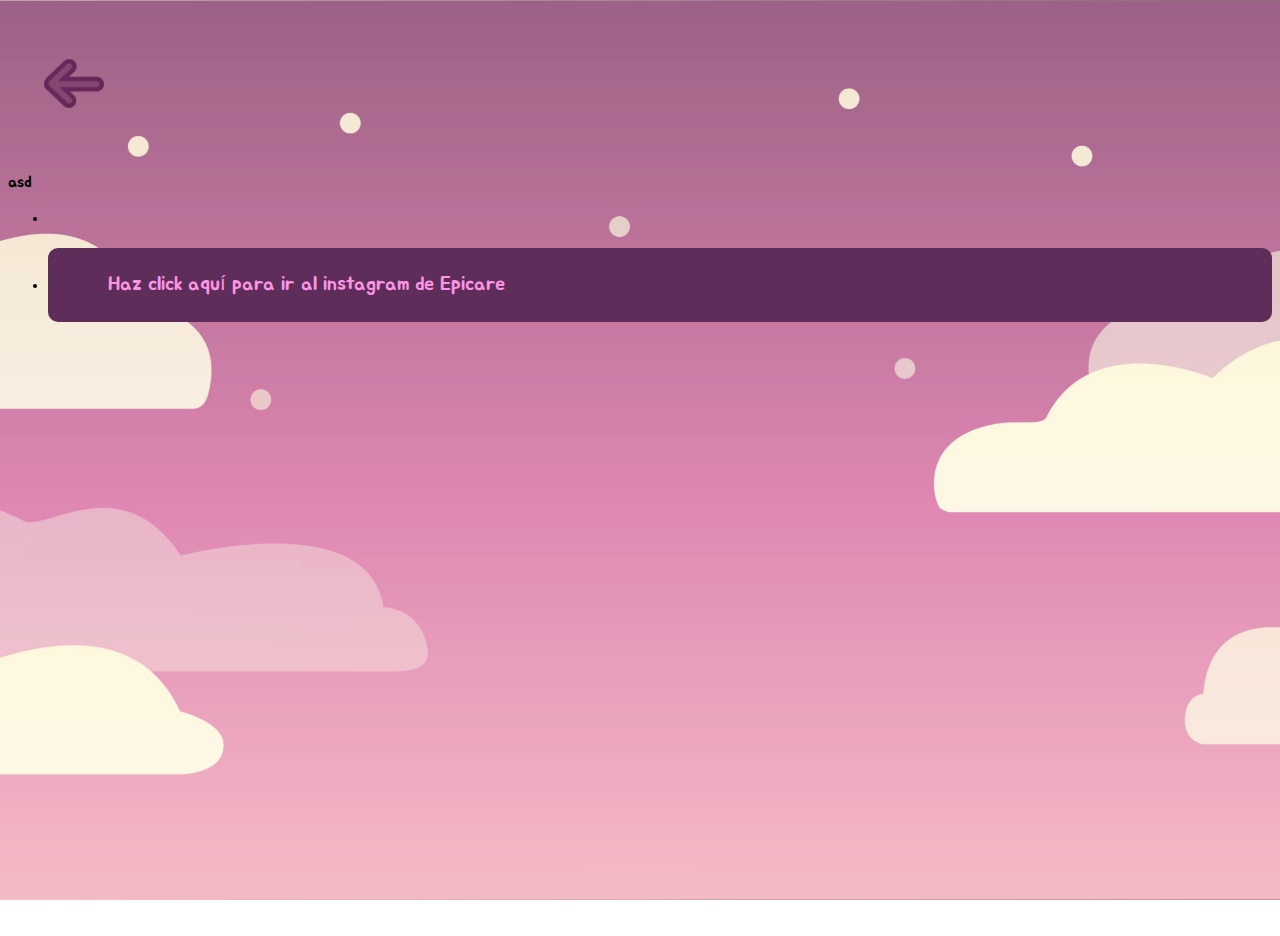
==== workspace/Sitio/html/AboutUs.html @ 2043a0b2 "About Us" ====
<!DOCTYPE html>
<html lang="en">
<head>
    <link rel="Website Icon" type="png" href="Logo-Epicare.png">
    <meta charset="UTF-8">
    <meta name="viewport" content="width=device-width, initial-scale=1.0">
    <title>EpiCare</title>
    <link rel="stylesheet" href="styles.css">
</head>
<body>
    <header class="flecha" style="margin:36px; height: 100px; display: flex; align-items: center;">
        <a href="Lobby.html"><img src="Flecha.png" style=" width:60px;"></a> 
    </header>
    <main>
        <section>
            <article>
                <h1></h1>
            </article>
            <article>
                <p>
                    asd
                </p>
            </article>
        </section>
        <section>
            <article class="Social">

                <article class="Instagram">
                    <ul>
                        <li><img></li>
                        <li><p style="display:flex; background-color: #5F2D5A; padding:2% 60px; color:#FB95E4; border-radius: 10px; font-size: 20px;" >Haz click aquí para ir al instagram de Epicare</p></li>
                    </ul>
                </article>

                <article class="Mail">
                    <img>
                    <p></p>
                </article>

                <article class="Contacts">
                    <img>
                    <p></p>
                </article>

            </article>
        </section>
    </main>
</body>
</html>
---- workspace/Sitio/html/styles.css ----
@import url('https://fonts.googleapis.com/css2?family=Jua&display=swap');
html {
 height: 100%;
}
body{
  overflow: hidden; 
  justify-content: center;
  align-items: center;
  font-family: 'Jua', sans-serif;
  min-height: 100vh;
  background: url('PantallaFondo.jpg') no-repeat;
  background-size: cover;
  background-position: center;
 }
.vinculo1 {
  grid-template-columns: repeat(3, 1fr);
  grid-gap: 60px;
  grid-auto-rows: 100px;
  display:flex;
  position:relative;
  justify-content: center;
  top:50%;
}
.borde h2{
  color:black;
  margin:6px;
  margin-left: 30px;
}
.rect{
  grid-template-columns: repeat(3, 1fr);
  grid-gap: 8.2%;
  grid-auto-rows: 100px;
  display:flex;
  position:relative;
  justify-content: center;
  left:1%;
  
}
.borde{
  background:#995FA3;
  border-radius: 60px;
  width: 150px;
  height: 40px;
  position:relative;
  top:50%;
  justify-content: center;
}
.barra{
  top: 0%;
  left: 0%;
  height: 7rem;
  width: 100vw;
  background-color: #623F68;
  display: flex;
  position: fixed;
  z-index: 10;
}
 .nav-links{
  display: flex;
  list-style: none; 
  margin:5px;
  margin-bottom: 5px;
  margin-left:30px;
  width: 60vw;
  justify-content: space-evenly;
  justify-content: space-evenly;
  align-items: center;
}
.profile {
  display: flex;
  list-style: none; 
  width: 88vw;
  justify-content: space-evenly;
  justify-content: right;
  align-items: center;
  padding:30px;
}
 .botonbienv, .mascota{
 display:flex;
 justify-content:center;
 align-items:flex-end;
 
 }
 .title{
 display:flex;
 justify-content: center;
 align-items: center;;
 }
.card2, .card {
  width: 450px;
  border-radius: 20px;
  transform-style: preserve-3d; /* Mantiene la estructura 3D para los elementos hijos */
  transition: 0.6s; /* Agrega una transición suave para las transformaciones */

}
.card-inner {     
  padding-bottom: 100%; 
  transition: 0.6s;
  transform-style: preserve-3d;
  
}
.card:hover .card-inner,.card2:hover .card-inner  {
  transform:rotateY(180deg);
}
.card-front, .card-back {
  position:absolute;
  width: 100%;
  height: 100%;
  backface-visibility: hidden;
  display:flex;
  align-items: center;
  justify-content: center;
  border-radius: 28px;
}
.card-back p{
  color:black;
  position: absolute;
  padding: 10px;
}
.card-front {
  border-radius: 40px;
  background-color: #854671;
  border:5px solid #672659;
  padding: 10px;
}
.card-back {
  border-radius: 40px;
  padding: 10px;
  box-shadow: 0 15px 25px rgba(0,0,0,.6);
  background-color: #D190BF;
  transform:rotateY(180deg);
  border:5px solid #672659;
}
.profile-page
{
  width: 500px;
  padding: 8% 0 0;
  margin: auto;
}
.info {
  position: relative;
  z-index: 1;
  text-align: center;
  position: absolute;
  top: 50%;
  left: 50%;
  width: 500px;
  padding: 40px;
  transform: translate(-50%, -50%);
  background: transparent;
  backdrop-filter: blur(20px);
  box-sizing: border-box;
  box-shadow: 0 15px 25px rgba(0,0,0,.6);
  border-radius: 10px;
}
.login-page {
  width: 400px;
  padding: 0 0 0;
  margin: auto;
}
.data {
  width: 270px;
  height: 300px;
  padding: 8% 0 0;
  margin-right: 50%;
  background-color: #623F68;
  margin-left: 150px;
}
.data label{
  width: 60%;
 font-size: 20px;
}
.cuadro1{
  visibility: hidden;
}
.caja1{
  visibility: hidden;
}
.cuadro, .caja{
  width: 700px;
  height: 430px;
  margin-right: 0;
  margin-left: 150px;
  position: relative;
  z-index: 1;
  text-align: center;
  position: absolute;
  top: 60%;
  left: 40%;
  padding: 0px;
  transform: translate(-50%, -50%);
  box-sizing: border-box;
  border-radius: 10px;
  align-items: center;
  justify-content: center;
}
.cuadro1 {
  width: 270px;
  height: 350px;
  padding: 3% 0 0;
  margin-right: 0;
  margin-left: 150px;
  position: relative;
  z-index: 1;
  text-align: center;
  position: absolute;
  top: 50%;
  left: 40%;
  width: 600px;
  padding: 40px;
  transform: translate(-50%, -50%);
  box-sizing: border-box;
  border-radius: 10px;
  align-items: center;
  justify-content: center;
}
.caja {
  background-color: #6E3565;
  opacity: 80%;
  box-sizing: border-box;
  box-shadow: 0 15px 25px rgba(0,0,0,.6);
  border-radius: 10px;
  z-index: 0;
}
.caja1 {
  width: 270px;
  height: 350px;
  padding: 8% 0 0;
  margin-right: 50%;
  background-color: #623F68;
  opacity: 80%;
  margin-left: 150px;
  position: relative;
  z-index: 0;
  text-align: center;
  position: absolute;
  top: 60%;
  left: 40%;
  width: 600px;
  padding: 40px;
  transform: translate(-50%, -50%);
  box-sizing: border-box;
  box-shadow: 0 15px 25px rgba(0,0,0,.6);
  border-radius: 10px;
}
#cerrar {
  padding: 2px 10px;
  display:flex;
  cursor:pointer;
}

#cerrar img{
  width:40px;
}
.tc1{
  list-style: none;
  display: flex;
  margin:20px 25px;
  margin-right:100px;  
  padding:0px;
}
.emociones
{
  display: flex;
  list-style: none; 
  top: -10px;
  left: 140px;
  width: 400px;
  padding: 10px;
  justify-content: space-evenly;
  align-items: center;
  position: relative;
}
.felizfeliz img:hover
{
transition: .3s;
transform: scale(1.07);
box-shadow: 0 0 50px #FAEC5E;
              border-radius: 100%;
}
.feliz img:hover
{
transition: .3s;
transform: scale(1.07);
box-shadow: 0 0 50px #C5D554;
              border-radius: 100%;
}
.meh img:hover
{
transition: .3s;
transform: scale(1.07);
box-shadow: 0 0 50px #A563A5;
              border-radius: 100%;
}
.triste img:hover
{
transition: .3s;
transform: scale(1.07);
box-shadow: 0 0 50px #71C6D0;
              border-radius: 100%;
}
.enojado img:hover
{
transition: .3s;
transform: scale(1.07);
box-shadow: 0 0 50px #BE1621;
              border-radius: 100%;
}
.photo {
  margin-top: -70px;
}
.form {
  position: relative;
  z-index: 1;
  text-align: center;
  position: absolute;
  top: 50%;
  left: 50%;
  width: 400px;
  padding: 20px;
  transform: translate(-50%, -50%);
  background: url(background.png);
  box-sizing: border-box;
  box-shadow: 0 15px 25px rgba(0,0,0,.6);
  border-radius: 10px;
}
.form input {
 width: 90%;
 padding: 5px 0;
 font-size: 13px;
 color: #E9B4CE;
 margin-bottom: 15px;
 border: none;
 border-bottom: 1.5px solid #fff;
 outline: none;
 background: transparent;
}
.form label {
  font-size: 14px;
  color: #FFF7DB;
  
}
.form ::placeholder {
  font-size: 14px;
  color: #ded0e0;
  
}
.vinculo {
  font-size: 14px;
  transform:scale(1.5);
}
h2{
 color:white;
}
.form .message {
  margin: 15px 0 0;
  color: #fff;
  font-size: 12px;
}
.form .message a {
  color: #e4beeb;
  text-decoration: underline;
}
.form .register-form {
  display: none;
}
.btn{
  position: relative;
  display: inline-block;
  margin: 30px;
  font-size: 20px;
  text-decoration: none;
  overflow: hidden;
  margin-top: 8px;
}
.continuar{
  height: 50px;
  transition: .5s;
  background-color: #C687B9; 
  border-radius: 10px; 
  border: 3px solid #854671;
}
.continuar:hover {
  transition: .5s;
  box-shadow: 0 0 5px #C687B9,
              0 0 25px #C687B9,
              0 0 40px #C687B9;
}

.btn span {
  position: absolute;
  display: block;
}

.btn span:nth-child(1) {
  top: 0;
  left: -100%;
  width: 100%;
  height: 2px;
  background: linear-gradient(90deg, transparent, #995FA3);
  animation: btn-anim1 1s linear infinite;
}

@keyframes btn-anim1 {
  0% {
    left: -100%;
  }
  50%,100% {
    left: 100%;
  }
}

.btn span:nth-child(2) {
  top: -100%;
  right: 0;
  width: 2px;
  height: 100%;
  background: linear-gradient(180deg, transparent, #995FA3);
  animation: btn-anim2 1s linear infinite;
  animation-delay: .25s
}

@keyframes btn-anim2 {
  0% {
    top: -100%;
  }
  50%,100% {
    top: 100%;
  }
}

.btn span:nth-child(3) {
  bottom: 0;
  right: -100%;
  width: 100%;
  height: 2px;
  background: linear-gradient(270deg, transparent, #995FA3);
  animation: btn-anim3 1s linear infinite;
  animation-delay: .5s
}

@keyframes btn-anim3 {
  0% {
    right: -100%;
  }
  50%,100% {
    right: 100%;
  }
}

.btn span:nth-child(4) {
  bottom: -100%;
  left: 0;
  width: 2px;
  height: 100%;
  background: linear-gradient(360deg, transparent, #995FA3);
  animation: btn-anim4 1s linear infinite;
  animation-delay: .75s
}

@keyframes btn-anim4 {
  0% {
    bottom: -100%;
  }
  50%,100% {
    bottom: 100%;
  }
}
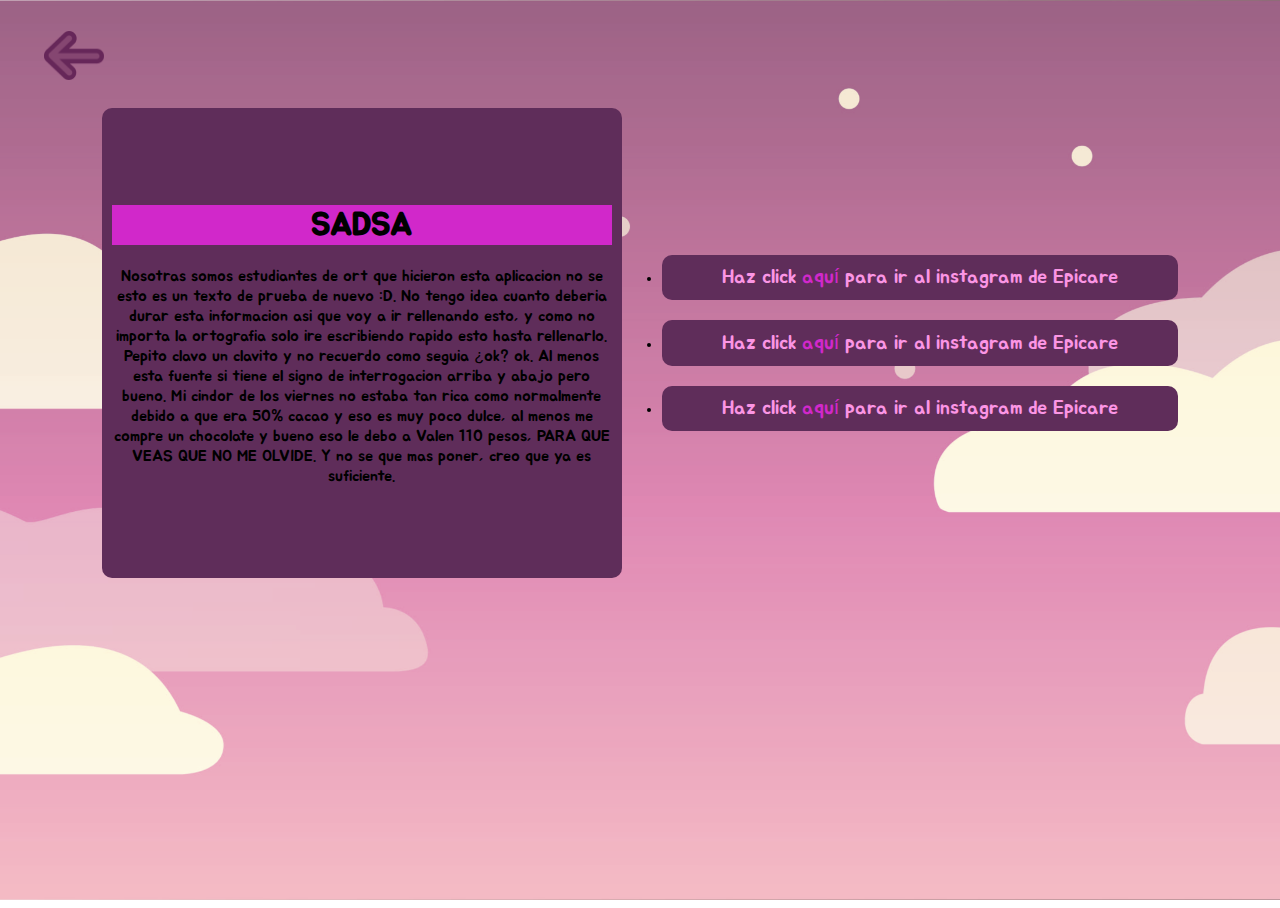
==== commit d04d99c7: "Avance AboutUs" ====
--- a/workspace/Sitio/html/AboutUs.html
+++ b/workspace/Sitio/html/AboutUs.html
@@ -8,27 +8,39 @@
     <link rel="stylesheet" href="styles.css">
 </head>
 <body>
-    <header class="flecha" style="margin:36px; height: 100px; display: flex; align-items: center;">
+    <header class="flecha" style="margin-left:36px; height: 100px; display: flex; align-items: center;">
         <a href="Lobby.html"><img src="Flecha.png" style=" width:60px;"></a> 
     </header>
-    <main>
-        <section>
-            <article>
-                <h1></h1>
-            </article>
-            <article>
-                <p>
-                    asd
-                </p>
+    <main style="display: flex; align-items: center; justify-content: center; padding: 0px; margin: 0px;">
+        <section style="margin: 0px; padding: 10px; border-radius: 10px; background-color: #5F2D5A; width: 500px; height: 450px; display: flex; flex-direction: column; align-items: center; justify-content: center; text-align: center; overflow: auto;">
+            <article class="Information" style="bottom: 100px;"> <!--Aca nos quedamos, hay que subir el texto-->
+                <article style="background-color: #D128CA;">
+                    <h1>SADSA</h1>
+                </article>
+                <article>
+                    <p>
+                        Nosotras somos estudiantes de ort que hicieron esta aplicacion no se esto
+                        es un texto de prueba de nuevo :D. No tengo idea cuanto deberia durar esta
+                        informacion asi que voy a ir rellenando esto, y como no importa la ortografia
+                        solo ire escribiendo rapido esto hasta rellenarlo. Pepito clavo un clavito y no
+                        recuerdo como seguia ¿ok? ok. Al menos esta fuente si tiene el signo de interrogacion
+                        arriba y abajo pero bueno. Mi cindor de los viernes no estaba tan rica como normalmente
+                        debido a que era 50% cacao y eso es muy poco dulce, al menos me compre un chocolate y
+                        bueno eso le debo a Valen 110 pesos, PARA QUE VEAS QUE NO ME OLVIDE. Y no se que mas
+                        poner, creo que ya es suficiente.
+
+                    </p>
+                </article>
             </article>
         </section>
+        
         <section>
-            <article class="Social">
-
+            <article style="display: flex; flex-wrap:wrap;" class="Social">
                 <article class="Instagram">
                     <ul>
-                        <li><img></li>
-                        <li><p style="display:flex; background-color: #5F2D5A; padding:2% 60px; color:#FB95E4; border-radius: 10px; font-size: 20px;" >Haz click aquí para ir al instagram de Epicare</p></li>
+                        <li><p style="background-color: #5F2D5A; padding:2% 60px; color:#FB95E4; border-radius: 10px; font-size: 20px;" >Haz click <a style="text-decoration: none; color:#D128CA;" href="https://www.figma.com/file/Jaqja2uFVlnKt1IayIEreT/Pantallas-Defnitivas-PROYECTO?type=design&node-id=0-1&mode=design&t=y4YM0NIwPxiyQdPd-0">aquí</a> para ir al instagram de Epicare</p></li>
+                        <li><p style="background-color: #5F2D5A; padding:2% 60px; color:#FB95E4; border-radius: 10px; font-size: 20px;" >Haz click <a style="text-decoration: none; color:#D128CA;" href="https://www.figma.com/file/Jaqja2uFVlnKt1IayIEreT/Pantallas-Defnitivas-PROYECTO?type=design&node-id=0-1&mode=design&t=y4YM0NIwPxiyQdPd-0">aquí</a> para ir al instagram de Epicare</p></li>
+                        <li><p style="background-color: #5F2D5A; padding:2% 60px; color:#FB95E4; border-radius: 10px; font-size: 20px;" >Haz click <a style="text-decoration: none; color:#D128CA;" href="https://www.figma.com/file/Jaqja2uFVlnKt1IayIEreT/Pantallas-Defnitivas-PROYECTO?type=design&node-id=0-1&mode=design&t=y4YM0NIwPxiyQdPd-0">aquí</a> para ir al instagram de Epicare</p></li>
                     </ul>
                 </article>
 
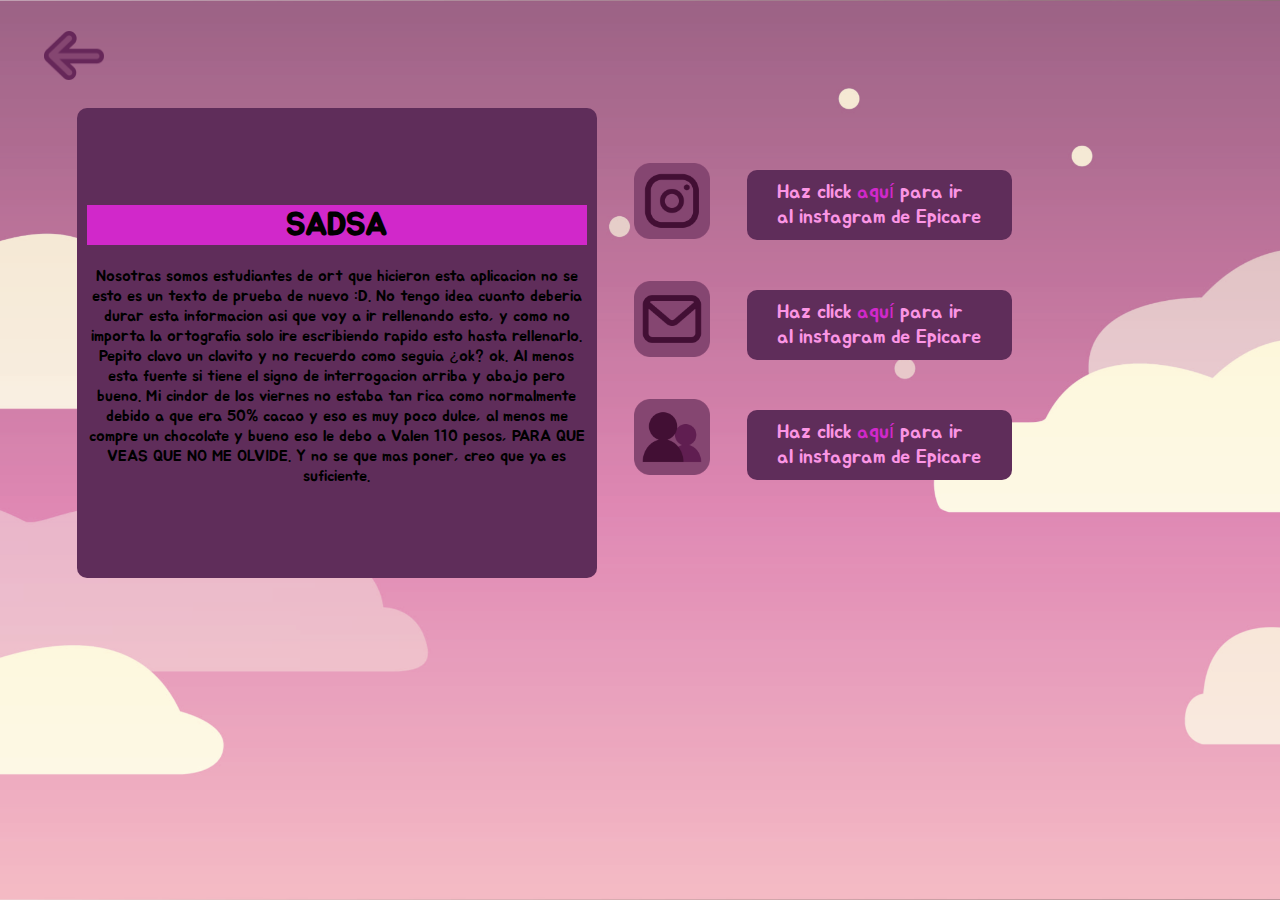
==== commit e388e615: "About Us Icons + fixes" ====
--- a/workspace/Sitio/html/AboutUs.html
+++ b/workspace/Sitio/html/AboutUs.html
@@ -36,11 +36,19 @@
         
         <section>
             <article style="display: flex; flex-wrap:wrap;" class="Social">
+                <article class="icons" style="padding:0px;">
+                    <ul style="list-style: none;">
+                        <li><img src="Icono Instagram.png" class="socials"></li>
+                        <li><img src="Icono de gmal.png" class="socials"></li>
+                        <li><img src="Icono de grupo.png" class="socials"></li>
+                    </ul>
+                </article>
                 <article class="Instagram">
-                    <ul>
-                        <li><p style="background-color: #5F2D5A; padding:2% 60px; color:#FB95E4; border-radius: 10px; font-size: 20px;" >Haz click <a style="text-decoration: none; color:#D128CA;" href="https://www.figma.com/file/Jaqja2uFVlnKt1IayIEreT/Pantallas-Defnitivas-PROYECTO?type=design&node-id=0-1&mode=design&t=y4YM0NIwPxiyQdPd-0">aquí</a> para ir al instagram de Epicare</p></li>
-                        <li><p style="background-color: #5F2D5A; padding:2% 60px; color:#FB95E4; border-radius: 10px; font-size: 20px;" >Haz click <a style="text-decoration: none; color:#D128CA;" href="https://www.figma.com/file/Jaqja2uFVlnKt1IayIEreT/Pantallas-Defnitivas-PROYECTO?type=design&node-id=0-1&mode=design&t=y4YM0NIwPxiyQdPd-0">aquí</a> para ir al instagram de Epicare</p></li>
-                        <li><p style="background-color: #5F2D5A; padding:2% 60px; color:#FB95E4; border-radius: 10px; font-size: 20px;" >Haz click <a style="text-decoration: none; color:#D128CA;" href="https://www.figma.com/file/Jaqja2uFVlnKt1IayIEreT/Pantallas-Defnitivas-PROYECTO?type=design&node-id=0-1&mode=design&t=y4YM0NIwPxiyQdPd-0">aquí</a> para ir al instagram de Epicare</p></li>
+                    
+                    <ul style="list-style: none;">
+                        <li><p class="ig" >Haz click <a style="text-decoration: none; color:#D128CA;" href="https://www.figma.com/file/Jaqja2uFVlnKt1IayIEreT/Pantallas-Defnitivas-PROYECTO?type=design&node-id=0-1&mode=design&t=y4YM0NIwPxiyQdPd-0">aquí</a> para ir al instagram de Epicare</p></li>
+                        <li><p class="ig" >Haz click <a style="text-decoration: none; color:#D128CA;" href="https://www.figma.com/file/Jaqja2uFVlnKt1IayIEreT/Pantallas-Defnitivas-PROYECTO?type=design&node-id=0-1&mode=design&t=y4YM0NIwPxiyQdPd-0">aquí</a> para ir al instagram de Epicare</p></li>
+                        <li><p class="ig">Haz click <a style="text-decoration: none; color:#D128CA;" href="https://www.figma.com/file/Jaqja2uFVlnKt1IayIEreT/Pantallas-Defnitivas-PROYECTO?type=design&node-id=0-1&mode=design&t=y4YM0NIwPxiyQdPd-0">aquí</a> para ir al instagram de Epicare</p></li>
                     </ul>
                 </article>
 
--- a/workspace/Sitio/html/styles.css
+++ b/workspace/Sitio/html/styles.css
@@ -248,6 +248,20 @@
   display:flex;
   cursor:pointer;
 }
+.ig{
+  background-color: #5F2D5A; 
+  padding:10px 30px; 
+  color:#FB95E4; 
+  border-radius: 10px; 
+  font-size: 20px;
+  width: 45%;
+  margin-bottom:50px;
+}
+.socials{
+  width: 76px;
+  margin:-3px;
+  margin-bottom:40px;
+}
 
 #cerrar img{
   width:40px;
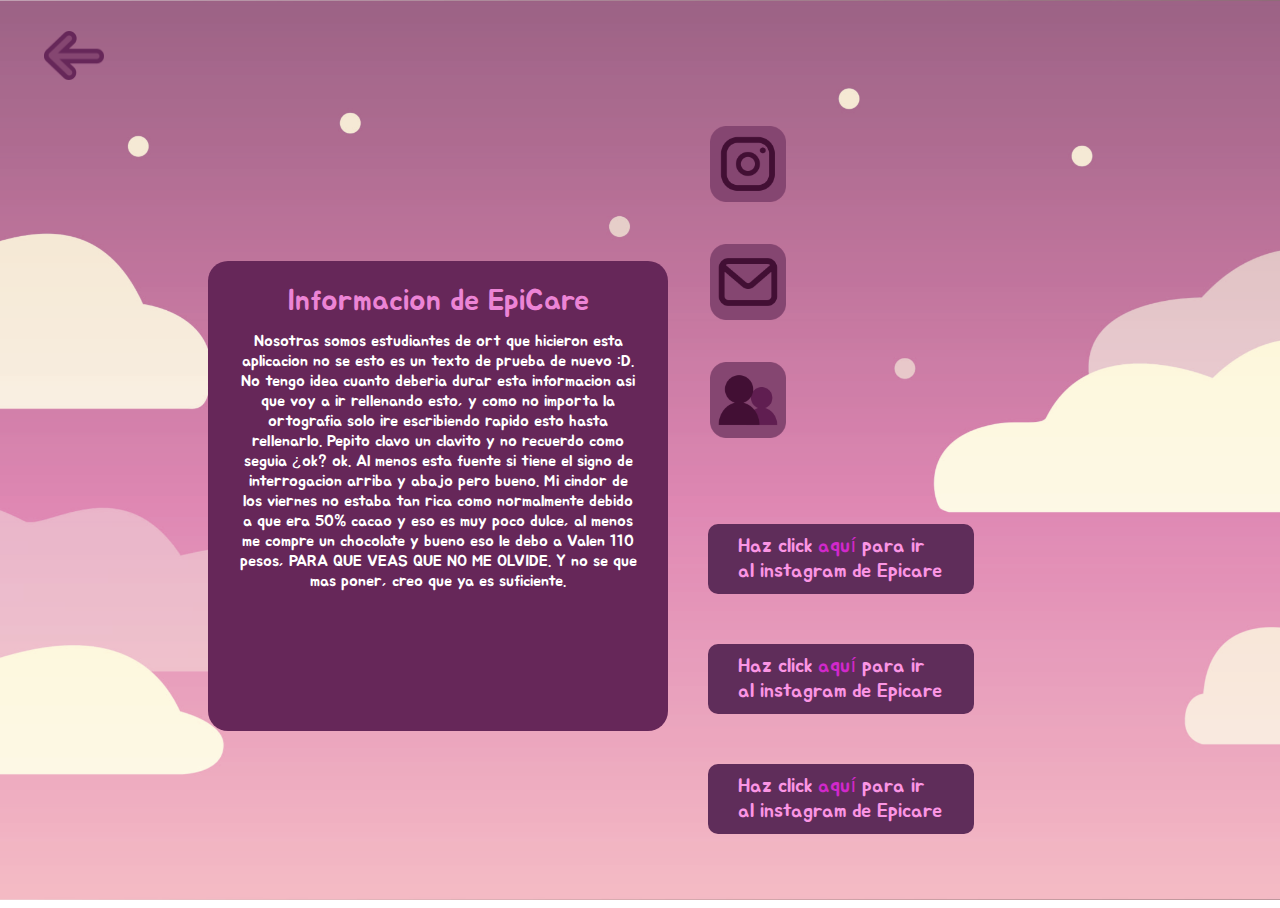
==== commit eeba0578: "About Us terminado - Profile inicio" ====
--- a/workspace/Sitio/html/AboutUs.html
+++ b/workspace/Sitio/html/AboutUs.html
@@ -11,14 +11,14 @@
     <header class="flecha" style="margin-left:36px; height: 100px; display: flex; align-items: center;">
         <a href="Lobby.html"><img src="Flecha.png" style=" width:60px;"></a> 
     </header>
-    <main style="display: flex; align-items: center; justify-content: center; padding: 0px; margin: 0px;">
-        <section style="margin: 0px; padding: 10px; border-radius: 10px; background-color: #5F2D5A; width: 500px; height: 450px; display: flex; flex-direction: column; align-items: center; justify-content: center; text-align: center; overflow: auto;">
-            <article class="Information" style="bottom: 100px;"> <!--Aca nos quedamos, hay que subir el texto-->
-                <article style="background-color: #D128CA;">
-                    <h1>SADSA</h1>
+    <main style="display: flex; align-items: center; justify-content: center; margin-left:200px;">
+        <section style="margin: 0px; padding: 10px; border-radius: 20px; background-color: #662759; width: 450px; height: 450px; display: flex; flex-direction: column; align-items: center; justify-content: center; text-align: center; overflow: auto;">
+            <article class="Information" style="height: 700px;"> <!--Aca nos quedamos, hay que subir el texto-->
+                <article >
+                    <h1 style="color:#EC84D5; font-size: 30px; font-weight: 200; line-height: 20px; letter-spacing: 0em;">Informacion de EpiCare</h1>
                 </article>
                 <article>
-                    <p>
+                    <p style="width: 400px; color:white;">
                         Nosotras somos estudiantes de ort que hicieron esta aplicacion no se esto
                         es un texto de prueba de nuevo :D. No tengo idea cuanto deberia durar esta
                         informacion asi que voy a ir rellenando esto, y como no importa la ortografia
@@ -36,7 +36,7 @@
         
         <section>
             <article style="display: flex; flex-wrap:wrap;" class="Social">
-                <article class="icons" style="padding:0px;">
+                <article class="icons" style="padding:0px; margin:5px;">
                     <ul style="list-style: none;">
                         <li><img src="Icono Instagram.png" class="socials"></li>
                         <li><img src="Icono de gmal.png" class="socials"></li>
@@ -51,17 +51,6 @@
                         <li><p class="ig">Haz click <a style="text-decoration: none; color:#D128CA;" href="https://www.figma.com/file/Jaqja2uFVlnKt1IayIEreT/Pantallas-Defnitivas-PROYECTO?type=design&node-id=0-1&mode=design&t=y4YM0NIwPxiyQdPd-0">aquí</a> para ir al instagram de Epicare</p></li>
                     </ul>
                 </article>
-
-                <article class="Mail">
-                    <img>
-                    <p></p>
-                </article>
-
-                <article class="Contacts">
-                    <img>
-                    <p></p>
-                </article>
-
             </article>
         </section>
     </main>
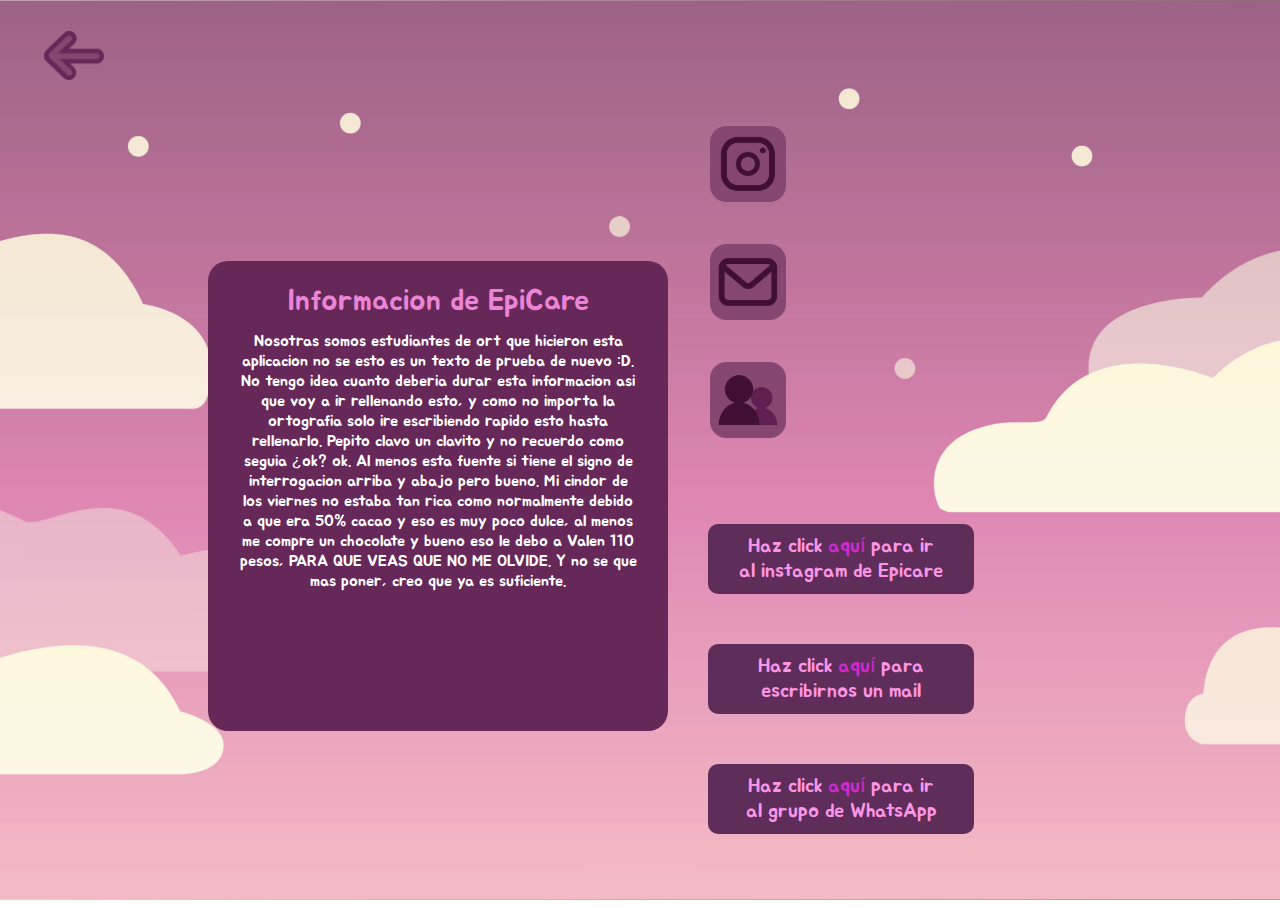
==== commit 3cc5e526: "Profile + perro inicio + About Us" ====
--- a/workspace/Sitio/html/AboutUs.html
+++ b/workspace/Sitio/html/AboutUs.html
@@ -46,9 +46,9 @@
                 <article class="Instagram">
                     
                     <ul style="list-style: none;">
-                        <li><p class="ig" >Haz click <a style="text-decoration: none; color:#D128CA;" href="https://www.figma.com/file/Jaqja2uFVlnKt1IayIEreT/Pantallas-Defnitivas-PROYECTO?type=design&node-id=0-1&mode=design&t=y4YM0NIwPxiyQdPd-0">aquí</a> para ir al instagram de Epicare</p></li>
-                        <li><p class="ig" >Haz click <a style="text-decoration: none; color:#D128CA;" href="https://www.figma.com/file/Jaqja2uFVlnKt1IayIEreT/Pantallas-Defnitivas-PROYECTO?type=design&node-id=0-1&mode=design&t=y4YM0NIwPxiyQdPd-0">aquí</a> para ir al instagram de Epicare</p></li>
-                        <li><p class="ig">Haz click <a style="text-decoration: none; color:#D128CA;" href="https://www.figma.com/file/Jaqja2uFVlnKt1IayIEreT/Pantallas-Defnitivas-PROYECTO?type=design&node-id=0-1&mode=design&t=y4YM0NIwPxiyQdPd-0">aquí</a> para ir al instagram de Epicare</p></li>
+                        <li><p class="ig" >Haz click <a href="https://instagram.com/epicaree?igshid=dTA3Y2s3ZDh6MGZ2" style="text-decoration: none; color:#D128CA;" href="https://www.figma.com/file/Jaqja2uFVlnKt1IayIEreT/Pantallas-Defnitivas-PROYECTO?type=design&node-id=0-1&mode=design&t=y4YM0NIwPxiyQdPd-0">aquí</a> para ir al instagram de Epicare</p></li>
+                        <li><p class="ig" >Haz click <a href="mailto:epicaree@gmail.com?subject=Asunto del correo&body=Cuerpo del correo" style="text-decoration: none; color:#D128CA;" href="https://www.figma.com/file/Jaqja2uFVlnKt1IayIEreT/Pantallas-Defnitivas-PROYECTO?type=design&node-id=0-1&mode=design&t=y4YM0NIwPxiyQdPd-0">aquí</a> para escribirnos un mail</p></li>
+                        <li><p class="ig lar">Haz click <a href="https://chat.whatsapp.com/LfnjOqGzAtjEjNrd0Y3JZl"  style="text-decoration: none; color:#D128CA;" href="https://www.figma.com/file/Jaqja2uFVlnKt1IayIEreT/Pantallas-Defnitivas-PROYECTO?type=design&node-id=0-1&mode=design&t=y4YM0NIwPxiyQdPd-0">aquí</a> para ir al grupo de WhatsApp</p></li>
                     </ul>
                 </article>
             </article>
--- a/workspace/Sitio/html/styles.css
+++ b/workspace/Sitio/html/styles.css
@@ -44,6 +44,34 @@
   position:relative;
   top:50%;
   justify-content: center;
+}
+.perro{
+display: flex;
+align-items: end;
+justify-content: center;
+width: 100%;
+height: 650px;
+}
+#perritobusca{
+  visibility: hidden;
+  width: 400px;
+}
+
+.editbutton{
+  border-radius: 10px;
+  height: 30px;
+  border: 5px solid #391233;
+  background: #783F55;
+  width: 100px;
+  text-align: center;
+  color:#EAC5D1;
+  font-size: 30px;
+  font-style: normal;
+  font-weight: 400;
+  line-height: normal;
+  padding:5px 10px;
+  padding-left: 15px;
+  padding-bottom: 8px;
 }
 .barra{
   top: 0%;
@@ -256,6 +284,10 @@
   font-size: 20px;
   width: 45%;
   margin-bottom:50px;
+  text-align: center;
+}
+.lar{
+  padding:10px 30px; 
 }
 .socials{
   width: 76px;
@@ -319,9 +351,6 @@
 transform: scale(1.07);
 box-shadow: 0 0 50px #BE1621;
               border-radius: 100%;
-}
-.photo {
-  margin-top: -70px;
 }
 .form {
   position: relative;
@@ -354,6 +383,48 @@
   color: #FFF7DB;
   
 }
+.labels{
+  margin: 0px 20px;
+}
+.labels h1 {
+  color:#EAC5D1;
+  font-size: 35px;
+  margin-bottom: -25px;
+  padding: 0px;
+  letter-spacing: 0em; 
+  font-weight: 10;
+}
+.datouser{
+  height: 25px;
+  background-color:#A75A8F;
+  border: 4px solid #734068;
+  border-radius: 10px;
+  width: 300px;
+  display:flex; 
+  align-items: center;
+  padding-top: 5px;
+  font-size: 20px;
+  color: rgba(59, 29, 50, 0.45);  
+  padding-left: 5px;
+  margin-left: 15px;
+}
+.labels ::placeholder{
+  color:#734068;
+  font-size: 20px;
+}
+.grid {
+  display: grid;
+  grid-template-columns: repeat(2, 1fr);
+  grid-template-rows: repeat(2, 500px);
+  grid-template-areas: "photo userinfo";
+  gap:130px;
+}
+
+.photo img {
+  width: 300px;
+  height: 300px; 
+  align-self: center;
+}
 .form ::placeholder {
   font-size: 14px;
   color: #ded0e0;
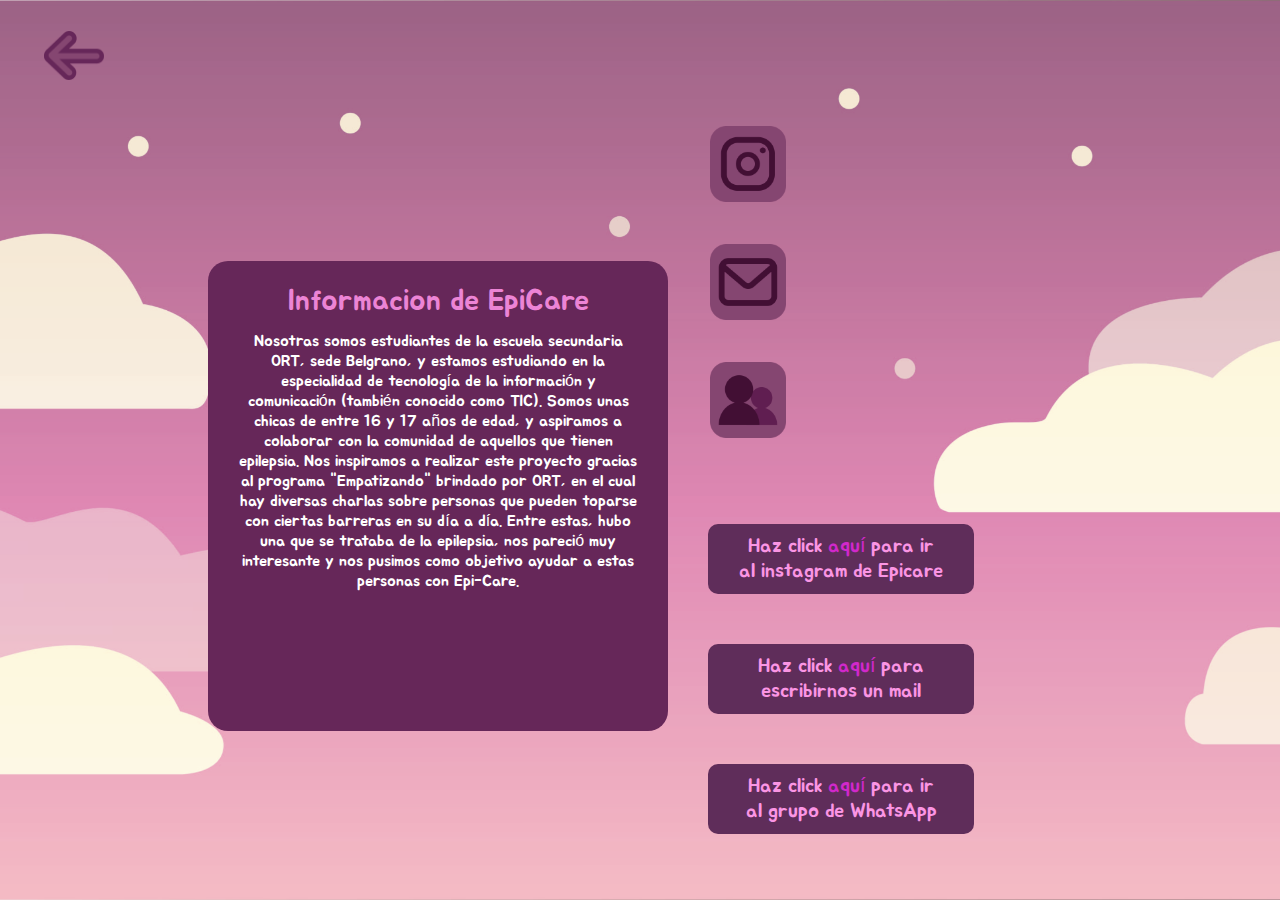
==== commit dca094d2: "textoAboutUs" ====
--- a/workspace/Sitio/html/AboutUs.html
+++ b/workspace/Sitio/html/AboutUs.html
@@ -1,15 +1,15 @@
 <!DOCTYPE html>
 <html lang="en">
 <head>
-    <link rel="Website Icon" type="png" href="Logo-Epicare.png">
+    <link rel="Website Icon" type="png" href="../img/Logo-Epicare.png">
     <meta charset="UTF-8">
     <meta name="viewport" content="width=device-width, initial-scale=1.0">
     <title>EpiCare</title>
-    <link rel="stylesheet" href="styles.css">
+    <link rel="stylesheet" href="../css/styles.css">
 </head>
 <body>
     <header class="flecha" style="margin-left:36px; height: 100px; display: flex; align-items: center;">
-        <a href="Lobby.html"><img src="Flecha.png" style=" width:60px;"></a> 
+        <a href="Lobby.html"><img src="../img/Flecha.png" style=" width:60px;"></a> 
     </header>
     <main style="display: flex; align-items: center; justify-content: center; margin-left:200px;">
         <section style="margin: 0px; padding: 10px; border-radius: 20px; background-color: #662759; width: 450px; height: 450px; display: flex; flex-direction: column; align-items: center; justify-content: center; text-align: center; overflow: auto;">
@@ -19,15 +19,8 @@
                 </article>
                 <article>
                     <p style="width: 400px; color:white;">
-                        Nosotras somos estudiantes de ort que hicieron esta aplicacion no se esto
-                        es un texto de prueba de nuevo :D. No tengo idea cuanto deberia durar esta
-                        informacion asi que voy a ir rellenando esto, y como no importa la ortografia
-                        solo ire escribiendo rapido esto hasta rellenarlo. Pepito clavo un clavito y no
-                        recuerdo como seguia ¿ok? ok. Al menos esta fuente si tiene el signo de interrogacion
-                        arriba y abajo pero bueno. Mi cindor de los viernes no estaba tan rica como normalmente
-                        debido a que era 50% cacao y eso es muy poco dulce, al menos me compre un chocolate y
-                        bueno eso le debo a Valen 110 pesos, PARA QUE VEAS QUE NO ME OLVIDE. Y no se que mas
-                        poner, creo que ya es suficiente.
+                        Nosotras somos estudiantes de la escuela secundaria ORT, sede Belgrano, y estamos estudiando en la especialidad de tecnología de la información y comunicación (también conocido como TIC). 
+Somos unas chicas de entre 16 y 17 años de edad, y aspiramos a colaborar con la comunidad de aquellos que tienen epilepsia. Nos inspiramos a realizar este proyecto gracias al programa "Empatizando" brindado por ORT, en el cual hay diversas charlas sobre personas que pueden toparse con ciertas barreras en su día a día. Entre estas, hubo una que se trataba de la epilepsia, nos pareció muy interesante y nos pusimos como objetivo ayudar a estas personas con Epi-Care.
 
                     </p>
                 </article>
@@ -38,17 +31,17 @@
             <article style="display: flex; flex-wrap:wrap;" class="Social">
                 <article class="icons" style="padding:0px; margin:5px;">
                     <ul style="list-style: none;">
-                        <li><img src="Icono Instagram.png" class="socials"></li>
-                        <li><img src="Icono de gmal.png" class="socials"></li>
-                        <li><img src="Icono de grupo.png" class="socials"></li>
+                        <li><img src="../img/Icono Instagram.png" class="socials"></li>
+                        <li><img src="../img/Icono de gmal.png" class="socials"></li>
+                        <li><img src="../img/Icono de grupo.png" class="socials"></li>
                     </ul>
                 </article>
                 <article class="Instagram">
                     
                     <ul style="list-style: none;">
-                        <li><p class="ig" >Haz click <a href="https://instagram.com/epicaree?igshid=dTA3Y2s3ZDh6MGZ2" style="text-decoration: none; color:#D128CA;" href="https://www.figma.com/file/Jaqja2uFVlnKt1IayIEreT/Pantallas-Defnitivas-PROYECTO?type=design&node-id=0-1&mode=design&t=y4YM0NIwPxiyQdPd-0">aquí</a> para ir al instagram de Epicare</p></li>
-                        <li><p class="ig" >Haz click <a href="mailto:epicaree@gmail.com?subject=Asunto del correo&body=Cuerpo del correo" style="text-decoration: none; color:#D128CA;" href="https://www.figma.com/file/Jaqja2uFVlnKt1IayIEreT/Pantallas-Defnitivas-PROYECTO?type=design&node-id=0-1&mode=design&t=y4YM0NIwPxiyQdPd-0">aquí</a> para escribirnos un mail</p></li>
-                        <li><p class="ig lar">Haz click <a href="https://chat.whatsapp.com/LfnjOqGzAtjEjNrd0Y3JZl"  style="text-decoration: none; color:#D128CA;" href="https://www.figma.com/file/Jaqja2uFVlnKt1IayIEreT/Pantallas-Defnitivas-PROYECTO?type=design&node-id=0-1&mode=design&t=y4YM0NIwPxiyQdPd-0">aquí</a> para ir al grupo de WhatsApp</p></li>
+                        <li><p class="ig" >Haz click <a href="https://instagram.com/epicaree?igshid=dTA3Y2s3ZDh6MGZ2" style="text-decoration: none; color:#D128CA;">aquí</a> para ir al instagram de Epicare</p></li>
+                        <li><p class="ig" >Haz click <a href="mailto:epicaree@gmail.com?subject=Asunto del correo&body=Cuerpo del correo" style="text-decoration: none; color:#D128CA;" >aquí</a> para escribirnos un mail</p></li>
+                        <li><p class="ig lar">Haz click <a href="https://chat.whatsapp.com/LfnjOqGzAtjEjNrd0Y3JZl"  style="text-decoration: none; color:#D128CA;" >aquí</a> para ir al grupo de WhatsApp</p></li>
                     </ul>
                 </article>
             </article>
--- a/workspace/Sitio/css/styles.css
+++ b/workspace/Sitio/css/styles.css
@@ -0,0 +1,560 @@
+  @import url('https://fonts.googleapis.com/css2?family=Jua&display=swap');
+html {
+ height: 100%;
+}
+body{
+  overflow: hidden; 
+  justify-content: center;
+  align-items: center;
+  font-family: 'Jua', sans-serif;
+  min-height: 100vh;
+  background: url('../img/PantallaFondo.jpg') no-repeat;
+  background-size: cover;
+  background-position: center;
+ }
+.vinculo1 {
+  grid-template-columns: repeat(3, 1fr);
+  grid-gap: 60px;
+  grid-auto-rows: 100px;
+  display:flex;
+  position:relative;
+  justify-content: center;
+  top:50%;
+}
+.borde h2{
+  color:black;
+  margin:6px;
+  margin-left: 30px;
+}
+.rect{
+  grid-template-columns: repeat(3, 1fr);
+  grid-gap: 8.2%;
+  grid-auto-rows: 100px;
+  display:flex;
+  position:relative;
+  justify-content: center;
+  left:1%;
+  
+}
+.borde{
+  background:#995FA3;
+  border-radius: 60px;
+  width: 150px;
+  height: 40px;
+  position:relative;
+  top:50%;
+  justify-content: center;
+}
+.perro{
+display: flex;
+align-items: end;
+justify-content: center;
+width: 100%;
+height: 650px;
+}
+#perritobusca{
+  visibility: hidden;
+  width: 400px;
+}
+
+.editbutton{
+  border-radius: 10px;
+  height: 30px;
+  border: 5px solid #391233;
+  background: #783F55;
+  width: 100px;
+  text-align: center;
+  color:#EAC5D1;
+  font-size: 30px;
+  font-style: normal;
+  font-weight: 400;
+  line-height: normal;
+  padding:5px 10px;
+  padding-left: 15px;
+  padding-bottom: 8px;
+  cursor:pointer;
+}
+.barra{
+  top: 0%;
+  left: 0%;
+  height: 7rem;
+  width: 100vw;
+  background-color: #623F68;
+  display: flex;
+  position: fixed;
+  z-index: 10;
+}
+ .nav-links{
+  display: flex;
+  list-style: none; 
+  margin:5px;
+  margin-bottom: 5px;
+  margin-left:30px;
+  width: 60vw;
+  justify-content: space-evenly;
+  justify-content: space-evenly;
+  align-items: center;
+}
+.profile {
+  display: flex;
+  list-style: none; 
+  width: 88vw;
+  justify-content: space-evenly;
+  justify-content: right;
+  align-items: center;
+  padding:30px;
+}
+ .botonbienv, .mascota{
+ display:flex;
+ justify-content:center;
+ align-items:flex-end;
+ 
+ }
+ .title{
+ display:flex;
+ justify-content: center;
+ align-items: center;;
+ }
+.card2, .card {
+  width: 450px;
+  border-radius: 20px;
+  transform-style: preserve-3d; /* Mantiene la estructura 3D para los elementos hijos */
+  transition: 0.6s; /* Agrega una transición suave para las transformaciones */
+
+
+}
+.card-inner {     
+  padding-bottom: 100%; 
+  transition: 0.6s;
+  transform-style: preserve-3d;
+  
+}
+.card:hover .card-inner,.card2:hover .card-inner  {
+  transform:rotateY(180deg);
+}
+.card-front, .card-back {
+  position:absolute;
+  width: 100%;
+  height: 100%;
+  backface-visibility: hidden;
+  display:flex;
+  align-items: center;
+  justify-content: center;
+  border-radius: 28px;
+}
+.card-back p{
+  color:black;
+  position: absolute;
+  padding: 10px;
+}
+.card-front {
+  border-radius: 40px;
+  background-color: #854671;
+  border:5px solid #672659;
+  padding: 10px;
+}
+.card-back {
+  border-radius: 40px;
+  padding: 10px;
+  box-shadow: 0 15px 25px rgba(0,0,0,.6);
+  background-color: #D190BF;
+  transform:rotateY(180deg);
+  border:5px solid #672659;
+}
+.profile-page
+{
+  width: 500px;
+  padding: 8% 0 0;
+  margin: auto;
+}
+.info {
+  position: relative;
+  z-index: 1;
+  text-align: center;
+  position: absolute;
+  top: 50%;
+  left: 50%;
+  width: 500px;
+  padding: 40px;
+  transform: translate(-50%, -50%);
+  background: transparent;
+  backdrop-filter: blur(20px);
+  box-sizing: border-box;
+  box-shadow: 0 15px 25px rgba(0,0,0,.6);
+  border-radius: 10px;
+}
+.login-page {
+  width: 400px;
+  padding: 0 0 0;
+  margin: auto;
+}
+.data {
+  width: 270px;
+  height: 300px;
+  padding: 8% 0 0;
+  margin-right: 50%;
+  background-color: #623F68;
+  margin-left: 150px;
+}
+.data label{
+  width: 60%;
+ font-size: 20px;
+}
+.cuadro1{
+  visibility: hidden;
+}
+.caja1{
+  visibility: hidden;
+}
+.cuadro, .caja{
+  width: 700px;
+  height: 430px;
+  margin-right: 0;
+  margin-left: 150px;
+  position: relative;
+  z-index: 1;
+  text-align: center;
+  position: absolute;
+  top: 60%;
+  left: 40%;
+  padding: 0px;
+  transform: translate(-50%, -50%);
+  box-sizing: border-box;
+  border-radius: 10px;
+  align-items: center;
+  justify-content: center;
+}
+.cuadro1 {
+  width: 270px;
+  height: 350px;
+  padding: 3% 0 0;
+  margin-right: 0;
+  margin-left: 150px;
+  position: relative;
+  z-index: 1;
+  text-align: center;
+  position: absolute;
+  top: 50%;
+  left: 40%;
+  width: 600px;
+  padding: 40px;
+  transform: translate(-50%, -50%);
+  box-sizing: border-box;
+  border-radius: 10px;
+  align-items: center;
+  justify-content: center;
+}
+.caja {
+  background-color: #6E3565;
+  opacity: 80%;
+  box-sizing: border-box;
+  box-shadow: 0 15px 25px rgba(0,0,0,.6);
+  border-radius: 10px;
+  z-index: 0;
+}
+.caja1 {
+  width: 270px;
+  height: 350px;
+  padding: 8% 0 0;
+  margin-right: 50%;
+  background-color: #623F68;
+  opacity: 80%;
+  margin-left: 150px;
+  position: relative;
+  z-index: 0;
+  text-align: center;
+  position: absolute;
+  top: 60%;
+  left: 40%;
+  width: 600px;
+  padding: 40px;
+  transform: translate(-50%, -50%);
+  box-sizing: border-box;
+  box-shadow: 0 15px 25px rgba(0,0,0,.6);
+  border-radius: 10px;
+}
+#cerrar {
+  padding: 2px 10px;
+  display:flex;
+  cursor:pointer;
+}
+.ig{
+  background-color: #5F2D5A; 
+  padding:10px 30px; 
+  color:#FB95E4; 
+  border-radius: 10px; 
+  font-size: 20px;
+  width: 45%;
+  margin-bottom:50px;
+  text-align: center;
+}
+.lar{
+  padding:10px 30px; 
+}
+.socials{
+  width: 76px;
+  margin:-3px;
+  margin-bottom:40px;
+}
+
+#cerrar img{
+  width:40px;
+}
+.tc1{
+  list-style: none;
+  display: flex;
+  margin:20px 25px;
+  margin-right:100px;  
+  padding:0px;
+}
+.emociones
+{
+  display: flex;
+  list-style: none; 
+  top: -10px;
+  left: 140px;
+  width: 400px;
+  padding: 10px;
+  justify-content: space-evenly;
+  align-items: center;
+  position: relative;
+}
+.felizfeliz img:hover
+{
+transition: .3s;
+transform: scale(1.07);
+box-shadow: 0 0 50px #FAEC5E;
+              border-radius: 100%;
+}
+.feliz img:hover
+{
+transition: .3s;
+transform: scale(1.07);
+box-shadow: 0 0 50px #C5D554;
+              border-radius: 100%;
+}
+.meh img:hover
+{
+transition: .3s;
+transform: scale(1.07);
+box-shadow: 0 0 50px #A563A5;
+              border-radius: 100%;
+}
+.triste img:hover
+{
+transition: .3s;
+transform: scale(1.07);
+box-shadow: 0 0 50px #71C6D0;
+              border-radius: 100%;
+}
+.enojado img:hover
+{
+transition: .3s;
+transform: scale(1.07);
+box-shadow: 0 0 50px #BE1621;
+              border-radius: 100%;
+}
+.form {
+  position: relative;
+  z-index: 1;
+  text-align: center;
+  position: absolute;
+  top: 50%;
+  left: 50%;
+  width: 400px;
+  padding: 20px;
+  transform: translate(-50%, -50%);
+  background: url(../img/background.png);
+  box-sizing: border-box;
+  box-shadow: 0 15px 25px rgba(0,0,0,.6);
+  border-radius: 10px;
+}
+.form input {
+ width: 90%;
+ padding: 5px 0;
+ font-size: 13px;
+ color: #E9B4CE;
+ margin-bottom: 15px;
+ border: none;
+ border-bottom: 1.5px solid #fff;
+ outline: none;
+ background: transparent;
+}
+.form label {
+  font-size: 14px;
+  color: #FFF7DB;
+  
+}
+.labels{
+  margin: 0px 20px;
+}
+
+.labels h1 {
+  color:#EAC5D1;
+  font-size: 35px;
+  margin-bottom: -25px;
+  padding: 0px;
+  letter-spacing: 0em; 
+  font-weight: 10;
+}
+.datouser::placeholder {
+  color: #773E65;
+  font-family: 'Jua', sans-serif;
+}
+.datouser{
+  height: 25px;
+  background-color:#A75A8F;
+  border: 4px solid #734068;
+  border-radius: 10px;
+  width: 300px;
+  display:flex; 
+  align-items: center;
+  padding-top: 5px;
+  font-size: 20px;
+  color: rgba(59, 29, 50, 0.45);  
+  padding-left: 5px;
+  margin-left: 15px;
+}
+.labels ::placeholder{
+  color:#734068;
+  font-size: 20px;
+}
+.grid {
+  display: grid;
+  grid-template-columns: repeat(2, 1fr);
+  grid-template-rows: repeat(2, 500px);
+  grid-template-areas: "photo userinfo";
+  gap:130px;
+}
+
+.photo img {
+  width: 300px;
+  height: 300px; 
+  align-self: center;
+}
+.form ::placeholder {
+  font-size: 14px;
+  color: #ded0e0;
+  
+}
+.vinculo {
+  font-size: 14px;
+  transform:scale(1.5);
+}
+h2{
+ color:white;
+}
+.form .message {
+  margin: 15px 0 0;
+  color: #fff;
+  font-size: 12px;
+}
+.form .message a {
+  color: #e4beeb;
+  text-decoration: underline;
+}
+.form .register-form {
+  display: none;
+}
+.btn{
+  position: relative;
+  display: inline-block;
+  margin: 30px;
+  font-size: 20px;
+  text-decoration: none;
+  overflow: hidden;
+  margin-top: 8px;
+}
+.continuar{
+  height: 50px;
+  transition: .5s;
+  background-color: #C687B9; 
+  border-radius: 10px; 
+  border: 3px solid #854671;
+}
+.continuar:hover {
+  transition: .5s;
+  box-shadow: 0 0 5px #C687B9,
+              0 0 25px #C687B9,
+              0 0 40px #C687B9;
+}
+
+.btn span {
+  position: absolute;
+  display: block;
+}
+
+.btn span:nth-child(1) {
+  top: 0;
+  left: -100%;
+  width: 100%;
+  height: 2px;
+  background: linear-gradient(90deg, transparent, #995FA3);
+  animation: btn-anim1 1s linear infinite;
+}
+
+@keyframes btn-anim1 {
+  0% {
+    left: -100%;
+  }
+  50%,100% {
+    left: 100%;
+  }
+}
+
+.btn span:nth-child(2) {
+  top: -100%;
+  right: 0;
+  width: 2px;
+  height: 100%;
+  background: linear-gradient(180deg, transparent, #995FA3);
+  animation: btn-anim2 1s linear infinite;
+  animation-delay: .25s
+}
+
+@keyframes btn-anim2 {
+  0% {
+    top: -100%;
+  }
+  50%,100% {
+    top: 100%;
+  }
+}
+
+.btn span:nth-child(3) {
+  bottom: 0;
+  right: -100%;
+  width: 100%;
+  height: 2px;
+  background: linear-gradient(270deg, transparent, #995FA3);
+  animation: btn-anim3 1s linear infinite;
+  animation-delay: .5s
+}
+
+@keyframes btn-anim3 {
+  0% {
+    right: -100%;
+  }
+  50%,100% {
+    right: 100%;
+  }
+}
+
+.btn span:nth-child(4) {
+  bottom: -100%;
+  left: 0;
+  width: 2px;
+  height: 100%;
+  background: linear-gradient(360deg, transparent, #995FA3);
+  animation: btn-anim4 1s linear infinite;
+  animation-delay: .75s
+}
+
+@keyframes btn-anim4 {
+  0% {
+    bottom: -100%;
+  }
+  50%,100% {
+    bottom: 100%;
+  }
+}
